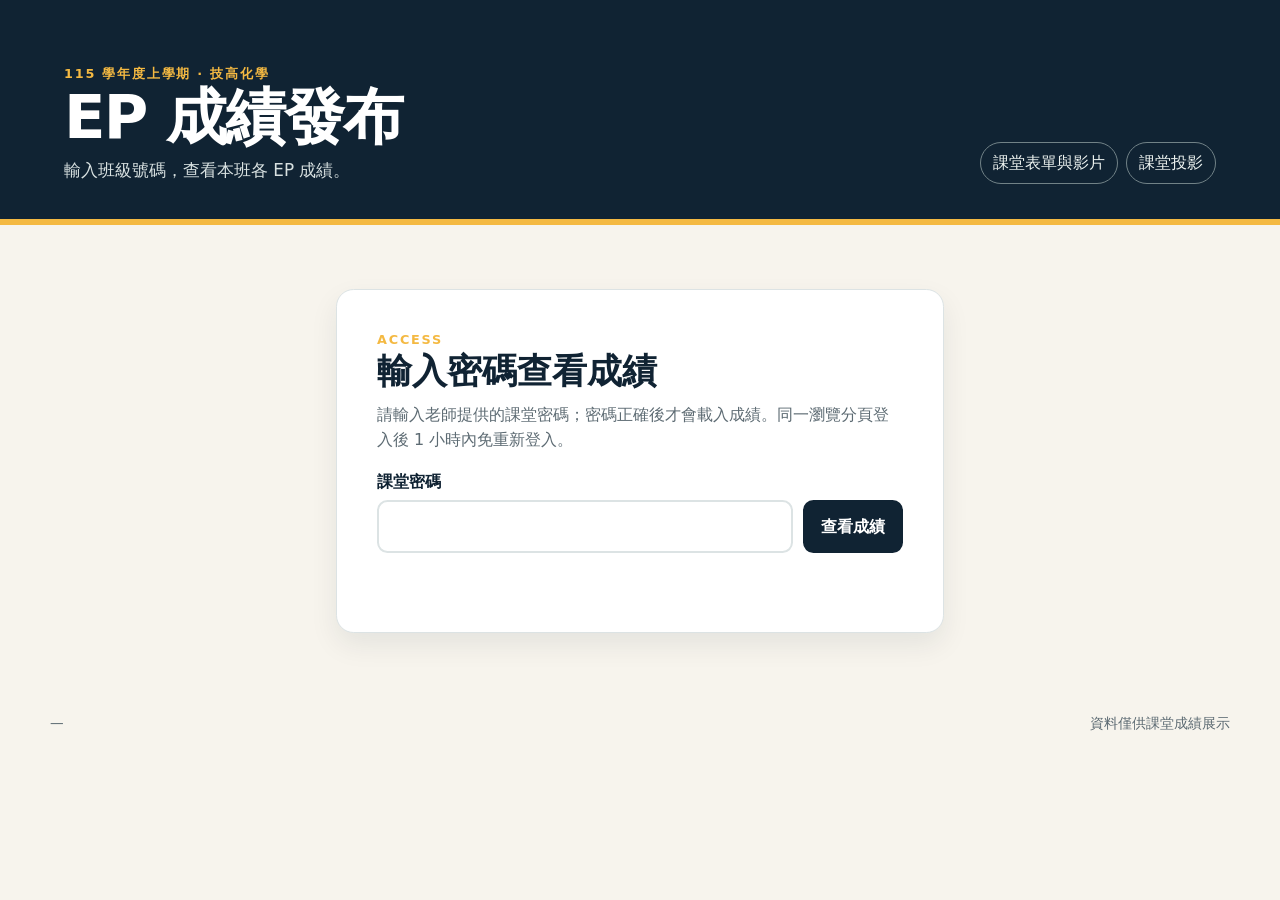
==== index.html @ 79ddb0d0 "更新608調課成績資料" ====
<!doctype html>
<html lang="zh-Hant">
  <head>
    <meta charset="utf-8">
    <meta name="viewport" content="width=device-width, initial-scale=1">
    <meta name="description" content="115學年度技高化學 EP 成績課堂展示頁">
    <meta name="robots" content="noindex,nofollow">
    <title>技高化學｜EP 成績</title>
    <link rel="icon" type="image/svg+xml" href="data:image/svg+xml,%3Csvg xmlns='http://www.w3.org/2000/svg' viewBox='0 0 64 64'%3E%3Crect width='64' height='64' rx='16' fill='%23f4b942'/%3E%3Cpath d='M19 13h26v8H36v30h-8V21H19z' fill='%23102333'/%3E%3C/svg%3E">
    <link rel="stylesheet" href="styles.css?v=20261025-608-adjustment-1">
    <script type="module" src="app.js?v=20261025-608-adjustment-1"></script>
  </head>
  <body>
    <div class="site-shell">
      <header class="masthead">
        <div class="eyebrow">115 學年度上學期 · 技高化學</div>
        <div class="heading-row">
          <div>
            <h1 id="page-title">EP 成績發布</h1>
            <p id="page-subtitle">輸入班級號碼，查看本班各 EP 成績。</p>
          </div>
          <div class="header-actions">
            <a class="projection-badge" href="forms/">課堂表單與影片</a>
            <span class="projection-badge">課堂投影</span>
          </div>
        </div>
      </header>

      <main>
        <section id="access-gate" class="access-gate" aria-labelledby="gate-title">
          <p class="section-kicker">ACCESS</p>
          <h2 id="gate-title">輸入密碼查看成績</h2>
          <p id="gate-help">請輸入老師提供的課堂密碼；密碼正確後才會載入成績。同一瀏覽分頁登入後 1 小時內免重新登入。</p>
          <form id="gate-form" method="post" autocomplete="off">
            <label for="password-input">課堂密碼</label>
            <div class="gate-form-row">
              <input id="password-input" name="password" type="password" inputmode="text" autocomplete="off" required>
              <button type="submit">查看成績</button>
            </div>
          </form>
          <p id="gate-status" class="gate-status" role="status" aria-live="polite"></p>
        </section>

        <div id="protected-content" hidden>
          <section id="class-picker" class="class-picker" aria-labelledby="class-picker-title">
            <div class="section-heading">
              <div>
                <p class="section-kicker">CLASS</p>
                <h2 id="class-picker-title">輸入班級號碼</h2>
              </div>
              <p id="data-status" class="data-status" role="status">資料讀取中…</p>
            </div>
            <p id="review-reminder" class="review-reminder" role="alert" hidden>
              <strong>⚠️ 待核對資料：<span id="review-reminder-count">0</span> 筆</strong>
              <span>尚未列入正式成績。</span>
              <a href="?view=review">前往回覆核對頁</a>
            </p>
            <form id="class-form" class="class-form" autocomplete="off">
              <label for="class-input">班級號碼</label>
              <div class="class-form-row">
                <input id="class-input" name="class" type="text" inputmode="numeric" autocomplete="off" placeholder="例如：607" pattern="[0-9]{3}" required>
                <button type="submit">查看本班成績</button>
              </div>
            </form>
            <p id="class-status" class="class-status" role="status" aria-live="polite"></p>
          </section>

          <section id="student-picker" class="student-picker" aria-labelledby="student-picker-title">
            <div class="section-heading">
              <div>
                <p class="section-kicker">STUDENT</p>
                <h2 id="student-picker-title">查詢個別學生</h2>
              </div>
              <p class="data-status">輸入班級與座號，查看 EP01–EP54</p>
            </div>
            <form id="student-form" class="student-form" autocomplete="off">
              <div class="student-field">
                <label for="student-class-input">班級號碼</label>
                <input id="student-class-input" name="student-class" type="text" inputmode="numeric" autocomplete="off" placeholder="例如：607" pattern="[0-9]{3}" required>
              </div>
              <div class="student-field">
                <label for="student-seat-input">座號</label>
                <input id="student-seat-input" name="student-seat" type="text" inputmode="numeric" autocomplete="off" placeholder="例如：02" pattern="[0-9]{1,2}" required>
              </div>
              <button type="submit">查詢學生</button>
            </form>
            <p id="student-status" class="student-status" role="status" aria-live="polite"></p>
          </section>

          <section id="student-panel" class="student-panel" aria-live="polite" hidden>
            <div class="section-heading">
              <div>
                <p class="section-kicker">STUDENT RECORD</p>
                <h2 id="student-title">—</h2>
              </div>
              <p id="student-summary" class="data-status">—</p>
            </div>
            <div class="student-table-frame">
              <table class="student-score-table">
                <caption>各 EP 正式選取分數與送出時間</caption>
                <thead>
                  <tr><th>EP</th><th>正式分數／送出時間</th></tr>
                </thead>
                <tbody id="student-body"></tbody>
              </table>
            </div>
          </section>

          <section id="class-panel" class="class-panel" aria-live="polite" hidden>
            <div class="class-panel__head">
              <div>
                <p class="section-kicker">CURRENT CLASS</p>
                <h2 id="class-title">—</h2>
              </div>
              <div id="class-summary" class="class-summary" role="list" aria-label="各 EP 回覆摘要"></div>
            </div>

            <div class="episode-view-toolbar">
              <span class="episode-view-label">成績顯示範圍</span>
              <div class="episode-view-controls" role="group" aria-label="成績顯示範圍">
                <button id="episode-view-recent" type="button" aria-pressed="true">最新 6 次</button>
                <button id="episode-view-all" type="button" aria-pressed="false">查看全部</button>
              </div>
            </div>

            <div class="table-frame">
              <table>
                <caption id="table-caption">本班 EP 成績</caption>
                <thead id="score-head"></thead>
                <tbody id="score-body"></tbody>
              </table>
            </div>
            <p class="table-note">「—」表示目前尚無回覆；每個 EP 顯示正式選取分數，並顯示該回覆的送出時間。</p>
          </section>

          <section id="issue-panel" class="issue-panel" hidden>
            <details>
              <summary id="issue-summary">待核對資料</summary>
              <p class="issue-intro">以下資料已隔離，尚未放入正式成績表。</p>
              <div class="issue-table-frame">
                <table>
                  <thead>
                    <tr><th>班級</th><th>座號</th><th>姓名</th><th>原因</th></tr>
                  </thead>
                  <tbody id="issue-body"></tbody>
                </table>
              </div>
            </details>
          </section>

          <section id="review-panel" class="review-panel" aria-labelledby="review-title" hidden>
            <div id="review-alert" class="review-alert" role="alert" aria-labelledby="review-alert-title" hidden>
              <div class="review-alert__heading">
                <span class="review-alert__icon" aria-hidden="true">⚠️</span>
                <h3 id="review-alert-title">待核對資料，未列入正式成績</h3>
              </div>
              <p id="review-alert-count" class="review-alert__count">—</p>
              <p class="review-alert__description">以下回覆需要教師核對；時間超出上課時段或日期與班上多數不同者會以紅色標示，且不列入正式成績。</p>
              <ul id="review-alert-list" class="review-alert__list"></ul>
            </div>
            <div class="section-heading">
              <div>
                <p class="section-kicker">REVIEW</p>
                <h2 id="review-title">回覆核對紀錄</h2>
              </div>
              <p id="review-summary" class="data-status">—</p>
            </div>
            <p class="review-intro">這裡顯示表單實際填入的班級、座號、姓名、分數與送出時間；可在課堂確認身分後保存判斷，最後複製或下載 JSON 傳回 Codex。紅色的時間／日期異常回覆固定不予採計，不能補登。</p>
            <div class="review-tools">
              <p id="review-decision-count" class="review-decision-count">已判斷 0 筆</p>
              <div class="review-export-actions">
                <button id="review-copy-json" class="review-action-button" type="button">複製待匯入 JSON</button>
                <button id="review-download-json" class="review-action-button review-action-button--secondary" type="button">下載待匯入 JSON</button>
              </div>
            </div>
            <p id="review-storage-status" class="review-storage-status" role="status" aria-live="polite"></p>
            <p id="review-feedback" class="review-feedback" role="status" aria-live="polite"></p>
            <div id="review-cards" class="review-cards" aria-live="polite"></div>
            <div class="review-table-frame" hidden>
              <table>
                <thead>
                  <tr><th>EP／表單</th><th>送出時間</th><th>學生填寫的班級</th><th>學生填寫的座號</th><th>學生填寫的姓名</th><th>分數</th><th>名單核對</th><th>原因</th></tr>
                </thead>
                <tbody id="review-body"></tbody>
              </table>
            </div>
          </section>
        </div>

        <dialog id="response-dialog" class="response-dialog" aria-labelledby="response-dialog-title">
          <div class="response-dialog__surface">
            <div class="response-dialog__heading">
              <div>
                <p class="section-kicker">ORIGINAL RESPONSE</p>
                <h2 id="response-dialog-title">原始填答</h2>
              </div>
              <button id="response-dialog-close" class="response-dialog__close" type="button" aria-label="關閉原始填答">×</button>
            </div>
            <p id="response-dialog-summary" class="response-dialog__summary">—</p>
            <div id="response-dialog-review" class="response-dialog__review" hidden></div>
            <div class="response-dialog__tools">
              <button id="response-dialog-answers" class="review-action-button" type="button">一鍵顯示答案</button>
              <span class="response-dialog__hint">預設只顯示題目、回答與正確性。</span>
            </div>
            <div id="response-dialog-attempts" class="response-dialog__attempts"></div>
          </div>
        </dialog>
      </main>

      <footer>
        <span id="updated-at">—</span>
        <span>資料僅供課堂成績展示</span>
      </footer>
    </div>
  </body>
</html>
---- styles.css ----
:root {
  color-scheme: light;
  --ink: #102333;
  --muted: #5d6b73;
  --paper: #f7f4ed;
  --panel: #ffffff;
  --line: #dce3e4;
  --accent: #f4b942;
  --accent-deep: #b97900;
  --success: #147d72;
  --success-soft: #e7f5f1;
  --warning: #a85d00;
  --warning-soft: #fff2d9;
  --missing: #68777b;
  font-family: "Noto Sans TC", "Microsoft JhengHei", system-ui, sans-serif;
}

* { box-sizing: border-box; }

body {
  margin: 0;
  min-width: 320px;
  background: var(--paper);
  color: var(--ink);
  font-size: 1rem;
  line-height: 1.6;
}

.site-shell { min-height: 100vh; }

.masthead {
  padding: clamp(2rem, 5vw, 4rem) clamp(1rem, 5vw, 5rem) 2.2rem;
  background: var(--ink);
  color: white;
  border-bottom: 6px solid var(--accent);
}

.eyebrow, .section-kicker {
  margin: 0;
  color: var(--accent);
  font-size: .8rem;
  font-weight: 800;
  letter-spacing: .14em;
  text-transform: uppercase;
}

.heading-row, .section-heading, .class-panel__head {
  display: flex;
  align-items: end;
  justify-content: space-between;
  gap: 1rem;
}

h1, h2, p { margin-top: 0; }
h1 { margin-bottom: .35rem; font-size: clamp(2rem, 5vw, 3.8rem); line-height: 1.1; letter-spacing: -.03em; }
h2 { margin-bottom: .2rem; font-size: clamp(1.45rem, 3vw, 2.2rem); line-height: 1.2; }

#page-subtitle { margin-bottom: 0; color: #d8e1e1; font-size: 1.05rem; }
.header-actions { display: flex; align-items: center; gap: .5rem; }
.projection-badge { padding: .45rem .75rem; border: 1px solid #718287; border-radius: 999px; color: #eef4f1; white-space: nowrap; }
.header-actions a { text-decoration: none; }

main { width: min(1180px, calc(100% - 2rem)); margin: 0 auto; padding: 2rem 0 3rem; }
.access-gate { max-width: 38rem; margin: 2rem auto; padding: clamp(1.5rem, 4vw, 2.5rem); background: var(--panel); border: 1px solid var(--line); border-radius: 1.1rem; box-shadow: 0 12px 28px rgba(16, 35, 51, .08); }
.access-gate h2 { margin-bottom: .55rem; }
.access-gate > p:not(.section-kicker) { color: var(--muted); }
.access-gate label { display: block; margin-bottom: .35rem; font-weight: 800; }
.gate-form-row { display: flex; gap: .65rem; }
.gate-form-row input { min-width: 0; flex: 1; padding: .75rem .85rem; border: 2px solid var(--line); border-radius: .65rem; color: var(--ink); font: inherit; }
.gate-form-row input:focus { border-color: var(--accent-deep); outline: 3px solid rgba(244, 185, 66, .28); }
.gate-form-row button { padding: .75rem 1rem; border: 2px solid var(--ink); border-radius: .65rem; background: var(--ink); color: white; font: inherit; font-weight: 800; cursor: pointer; }
.gate-form-row button:hover, .gate-form-row button:focus-visible { background: #1e3d50; outline: 3px solid rgba(244, 185, 66, .35); }
.gate-form-row button:disabled { cursor: wait; opacity: .65; }
.gate-status { min-height: 1.6em; margin: .8rem 0 0; color: var(--warning); font-weight: 700; }
.class-picker, .student-picker, .student-panel, .class-panel, .issue-panel, .form-links-panel, .review-panel { margin-bottom: 1.25rem; padding: clamp(1.2rem, 3vw, 2rem); background: var(--panel); border: 1px solid var(--line); border-radius: 1.1rem; box-shadow: 0 12px 28px rgba(16, 35, 51, .06); }
.section-heading { align-items: center; margin-bottom: 1.2rem; }
.data-status { margin: 0; color: var(--muted); font-size: .95rem; }
.review-reminder { display: flex; flex-wrap: wrap; align-items: center; gap: .55rem .8rem; margin: -0.35rem 0 1.1rem; padding: .85rem 1rem; border: 2px solid #b42318; border-radius: .75rem; background: #fff1f0; color: #5f1711; }
.review-reminder[hidden] { display: none; }
.review-reminder strong { color: #8e1c13; }
.review-reminder a { color: #7a170f; font-weight: 800; }

.class-form { max-width: 38rem; }
.class-form label { display: block; margin-bottom: .35rem; font-weight: 800; }
.class-form-row { display: flex; gap: .65rem; }
.class-form-row input { min-width: 0; flex: 1; padding: .75rem .85rem; border: 2px solid var(--line); border-radius: .65rem; color: var(--ink); font: inherit; }
.class-form-row input:focus { border-color: var(--accent-deep); outline: 3px solid rgba(244, 185, 66, .28); }
.class-form-row button { padding: .75rem 1rem; border: 2px solid var(--ink); border-radius: .65rem; background: var(--ink); color: white; font: inherit; font-weight: 800; cursor: pointer; }
.class-form-row button:hover, .class-form-row button:focus-visible { background: #1e3d50; outline: 3px solid rgba(244, 185, 66, .35); }
.class-status { min-height: 1.6em; margin: .8rem 0 0; color: var(--muted); font-weight: 700; }

.student-picker { border-color: #c9d9d3; background: #fbfdfc; }
.student-form { display: grid; grid-template-columns: minmax(9rem, 1fr) minmax(7rem, .7fr) auto; align-items: end; gap: .75rem; max-width: 42rem; }
.student-field label { display: block; margin-bottom: .35rem; font-weight: 800; }
.student-field input { width: 100%; padding: .75rem .85rem; border: 2px solid var(--line); border-radius: .65rem; color: var(--ink); font: inherit; }
.student-field input:focus { border-color: var(--accent-deep); outline: 3px solid rgba(244, 185, 66, .28); }
.student-form button { padding: .75rem 1rem; border: 2px solid var(--success); border-radius: .65rem; background: var(--success); color: white; font: inherit; font-weight: 800; cursor: pointer; }
.student-form button:hover, .student-form button:focus-visible { background: #0f665d; outline: 3px solid rgba(20, 125, 114, .22); }
.student-status { min-height: 1.6em; margin: .8rem 0 0; color: var(--muted); font-weight: 700; }
.student-panel { border-color: #b9dcd4; }
.student-table-frame { overflow-x: auto; border: 1px solid var(--line); border-radius: .75rem; }
.student-score-table { min-width: 28rem; }
.student-score-table th:first-child, .student-score-table td:first-child { width: 5rem; text-align: center; }
.student-score-table th:last-child, .student-score-table td:last-child { width: 17rem; }

.form-links-panel { border-color: #b9dcd4; background: #f8fcfb; }
.form-links { display: grid; grid-template-columns: repeat(auto-fit, minmax(15rem, 1fr)); gap: .9rem; }
.form-links-panel[hidden], .form-link-qr[hidden], .form-link-sizes[hidden] { display: none; }
.form-links-intro { color: var(--muted); }
.form-link-card { display: flex; min-height: 12rem; flex-direction: column; align-items: center; justify-content: space-between; gap: .75rem; padding: 1rem; border: 1px solid var(--line); border-radius: .85rem; background: white; text-align: center; }
.form-link-label { margin: 0; font-size: 1.25rem; }
.form-link-name { min-height: 3.2em; margin: 0; color: var(--muted); }
.form-link-qr { display: block; width: 8rem; height: 8rem; max-width: 100%; object-fit: contain; border: 1px solid var(--line); border-radius: .4rem; }
.form-link-actions { display: flex; flex-wrap: wrap; justify-content: center; gap: .5rem; width: 100%; }
.form-link-button { display: inline-block; padding: .6rem .8rem; border: 1px solid transparent; border-radius: .6rem; background: var(--success); color: white; font: inherit; font-weight: 800; text-decoration: none; cursor: pointer; }
.form-link-button:hover, .form-link-button:focus-visible { background: #0f665d; outline: 3px solid rgba(20, 125, 114, .22); }
.form-link-button--secondary { border-color: #aebdbc; background: white; color: var(--ink); }
.form-link-button--secondary:hover, .form-link-button--secondary:focus-visible { background: #f1f6f4; color: var(--ink); }
.form-link-sizes { display: flex; flex-wrap: wrap; justify-content: center; gap: .4rem; }
.form-link-sizes button { padding: .35rem .55rem; border: 1px solid #aebdbc; border-radius: .5rem; background: white; color: var(--ink); font: inherit; font-size: .85rem; cursor: pointer; }
.form-link-sizes button:hover, .form-link-sizes button:focus-visible { border-color: var(--success); outline: 3px solid rgba(20, 125, 114, .16); }
.form-link-disabled { margin: auto 0; color: var(--warning); font-weight: 800; }

.review-panel { border-color: #e2c585; background: #fffaf0; }
.review-intro { color: var(--muted); }
.review-table-frame { overflow-x: auto; border: 1px solid #e2c585; border-radius: .75rem; }
.review-table-frame table { min-width: 1180px; }
.review-table-frame th { background: var(--warning-soft); }
.review-alert { margin-bottom: 1.35rem; padding: 1.15rem 1.2rem 1.25rem; border: 3px solid #b42318; border-radius: .9rem; background: #fff1f0; color: #5f1711; box-shadow: 0 8px 18px rgba(180, 35, 24, .15); }
.review-alert__heading { display: flex; align-items: center; gap: .65rem; }
.review-alert__icon { flex: 0 0 auto; font-size: 1.6rem; line-height: 1; }
.review-alert h3 { margin: 0; color: #8e1c13; font-size: clamp(1.25rem, 3vw, 1.7rem); line-height: 1.25; }
.review-alert__count { display: inline-block; margin: .8rem 0 .45rem; padding: .3rem .7rem; border-radius: 999px; background: #b42318; color: white; font-weight: 800; }
.review-alert__description { margin-bottom: .85rem; font-weight: 800; }
.review-alert__list { display: grid; gap: .55rem; margin: 0; padding-left: 1.35rem; }
.review-alert__item { padding: .65rem .75rem; border: 1px solid #eeaaa4; border-radius: .55rem; background: white; }
.review-alert__item-title, .review-alert__item-detail { display: block; }
.review-alert__item-title { color: var(--ink); }
.review-alert__item-detail { color: #5d3a37; font-size: .95rem; overflow-wrap: anywhere; }
.review-reason--name-mismatch { color: #8e1c13; font-weight: 800; }
.review-alert__item--temporal-warning { border: 2px solid #b42318; background: #fff1f0; }
.review-alert__item--temporal-warning .review-alert__item-detail,
.review-reason--temporal-warning { color: #8e1c13; font-weight: 900; }
.review-card--temporal-warning { border-color: #b42318; box-shadow: 0 0 0 3px rgba(180, 35, 24, .12); }
.review-tools { display: flex; align-items: center; justify-content: space-between; gap: 1rem; margin: 1rem 0; padding: .85rem 1rem; border: 1px solid #e2c585; border-radius: .75rem; background: #fffdf7; }
.review-decision-count { margin: 0; color: var(--ink); font-weight: 800; }
.review-export-actions, .review-card__actions { display: flex; flex-wrap: wrap; align-items: center; gap: .5rem; }
.review-action-button { padding: .6rem .8rem; border: 1px solid var(--ink); border-radius: .6rem; background: var(--ink); color: white; font: inherit; font-weight: 800; cursor: pointer; }
.review-action-button:hover, .review-action-button:focus-visible { background: #1e3d50; outline: 3px solid rgba(244, 185, 66, .32); }
.review-action-button--secondary { border-color: #aebdbc; background: white; color: var(--ink); }
.review-action-button--secondary:hover, .review-action-button--secondary:focus-visible { background: #f1f6f4; color: var(--ink); }
.review-storage-status, .review-feedback { min-height: 1.6em; margin: .45rem 0; color: var(--muted); font-size: .9rem; }
.review-feedback--success { color: var(--success); font-weight: 800; }
.review-feedback--error { color: #8e1c13; font-weight: 800; }
.review-cards { display: grid; gap: .9rem; margin: 1rem 0 1.25rem; }
.review-card { padding: 1rem; border: 1px solid #e2c585; border-radius: .8rem; background: #fffdf7; }
.review-card--confirmed { border-color: #9bcfc3; background: #f7fcfa; }
.review-card--unresolved { border-color: #e3a0a0; background: #fff8f8; }
.review-card__title { margin-bottom: .25rem; color: var(--ink); font-size: 1.1rem; }
.review-card__original { margin-bottom: .8rem; color: var(--muted); font-size: .92rem; overflow-wrap: anywhere; }
.review-card__form { display: grid; gap: .75rem; }
.review-card__confirmed-fields { display: grid; grid-template-columns: repeat(3, minmax(8rem, 1fr)); gap: .65rem; }
.review-card__confirmed-fields[hidden] { display: none; }
.review-field { display: flex; min-width: 0; flex-direction: column; gap: .25rem; }
.review-field--full { width: 100%; }
.review-field__label { color: var(--ink); font-size: .88rem; font-weight: 800; }
.review-field input, .review-field select, .review-field textarea { width: 100%; padding: .55rem .65rem; border: 1px solid #b8c6c5; border-radius: .55rem; background: white; color: var(--ink); font: inherit; }
.review-field input:focus, .review-field select:focus, .review-field textarea:focus { border-color: var(--success); outline: 3px solid rgba(20, 125, 114, .16); }
.review-card__status { color: var(--muted); font-size: .88rem; }
.review-group { border: 1px solid #e2c585; border-radius: .8rem; background: #fffdf7; overflow: hidden; }
.review-group > summary { display: flex; align-items: center; justify-content: space-between; gap: .75rem; padding: .9rem 1rem; color: var(--ink); font-size: 1.05rem; cursor: pointer; }
.review-group > summary strong { color: #8e1c13; }
.review-group > summary span { color: var(--muted); font-size: .9rem; }
.review-group__cards { display: grid; gap: .75rem; padding: 0 .75rem .75rem; }
.score-cell__button { display: flex; width: 100%; min-width: 7rem; flex-direction: column; align-items: center; gap: .08rem; padding: .35rem .25rem; border: 2px solid transparent; border-radius: .6rem; background: transparent; color: inherit; font: inherit; cursor: pointer; }
.score-cell__button:hover, .score-cell__button:focus-visible { border-color: var(--success); background: #f3fbf8; outline: 3px solid rgba(20, 125, 114, .16); }
.score-cell__button--review { border-color: #b42318; background: #fff1f0; box-shadow: inset 0 0 0 2px #fff1f0; }
.score-cell__button--review:hover, .score-cell__button--review:focus-visible { border-color: #8e1c13; background: #ffe4e1; outline-color: rgba(180, 35, 24, .2); }
.score-cell__button--resolved { border-color: #9bcfc3; background: #f2fbf8; }
.score-review-label { color: #8e1c13; font-size: .72rem; font-weight: 900; line-height: 1.25; }
.score-cell__button--resolved .score-review-label { color: var(--success); }
.response-dialog { width: min(860px, calc(100% - 2rem)); max-height: min(88vh, 900px); padding: 0; border: 0; border-radius: 1rem; color: var(--ink); box-shadow: 0 24px 80px rgba(16, 35, 51, .3); }
.response-dialog::backdrop { background: rgba(16, 35, 51, .58); }
.response-dialog__surface { max-height: min(88vh, 900px); overflow: auto; padding: clamp(1.1rem, 3vw, 2rem); background: var(--panel); }
.response-dialog__heading { display: flex; align-items: flex-start; justify-content: space-between; gap: 1rem; }
.response-dialog__heading h2 { margin-bottom: .4rem; }
.response-dialog__close { width: 2.4rem; height: 2.4rem; border: 1px solid var(--line); border-radius: 50%; background: white; color: var(--ink); font-size: 1.6rem; line-height: 1; cursor: pointer; }
.response-dialog__close:hover, .response-dialog__close:focus-visible { border-color: var(--accent-deep); outline: 3px solid rgba(244, 185, 66, .28); }
.response-dialog__summary, .response-dialog__hint { color: var(--muted); }
.response-dialog__tools { display: flex; align-items: center; flex-wrap: wrap; gap: .7rem; margin: 1rem 0; padding: .75rem; border: 1px solid var(--line); border-radius: .7rem; background: #f8faf9; }
.response-dialog__attempts { display: grid; gap: 1rem; }
.response-attempt { padding: 1rem; border: 1px solid var(--line); border-radius: .8rem; background: #fbfdfc; }
.response-attempt__title { margin-bottom: .25rem; color: var(--ink); font-size: 1.05rem; }
.response-attempt__meta { margin-bottom: .7rem; color: var(--muted); font-size: .9rem; overflow-wrap: anywhere; }
.response-attempt__warning { padding: .55rem .7rem; border-radius: .5rem; background: #fff1f0; color: #8e1c13; font-weight: 800; }
.response-question-list { display: grid; gap: .65rem; margin: 0; padding-left: 1.5rem; }
.response-question { padding: .7rem .75rem; border: 1px solid var(--line); border-radius: .6rem; background: white; }
.response-question__prompt, .response-question__answer, .response-question__correctness, .response-question__key { display: block; overflow-wrap: anywhere; }
.response-question__prompt { color: var(--ink); }
.response-question__answer { margin-top: .25rem; color: var(--muted); }
.response-question__correctness { display: inline-block; margin-top: .35rem; padding: .12rem .45rem; border-radius: 999px; font-size: .82rem; font-weight: 900; }
.response-question__correctness--correct { background: var(--success-soft); color: var(--success); }
.response-question__correctness--wrong { background: #fff1f0; color: #8e1c13; }
.response-question__correctness--unknown { background: #eef1f1; color: var(--missing); }
.response-question__key { margin-top: .35rem; color: #8e1c13; font-weight: 800; }
.response-dialog__review { display: grid; gap: .25rem; margin: .75rem 0; padding: .7rem .8rem; border: 2px solid #b42318; border-radius: .65rem; background: #fff1f0; color: #8e1c13; }
.response-dialog__review[hidden] { display: none; }
.response-dialog__review-item { display: block; }

.class-tabs { display: grid; grid-template-columns: repeat(4, minmax(0, 1fr)); gap: .75rem; }
.class-tab {
  min-height: 5rem;
  padding: .8rem 1rem;
  border: 2px solid var(--line);
  border-radius: .8rem;
  background: #fbfcfb;
  color: var(--ink);
  font: inherit;
  font-size: 1.25rem;
  font-weight: 800;
  text-align: left;
  cursor: pointer;
  transition: border-color .16s ease, background .16s ease, transform .16s ease;
}
.class-tab:hover, .class-tab:focus-visible { border-color: var(--accent-deep); transform: translateY(-2px); outline: none; }
.class-tab[aria-selected="true"] { border-color: var(--ink); background: var(--accent); }
.class-tab__meta { display: block; margin-top: .15rem; color: var(--muted); font-size: .82rem; font-weight: 500; }
.class-tab[aria-selected="true"] .class-tab__meta { color: var(--ink); }

.class-panel__head { align-items: flex-start; margin-bottom: 1rem; }
.class-summary { display: grid; grid-template-columns: repeat(3, minmax(8rem, 1fr)); gap: .55rem; width: min(100%, 42rem); margin: 0; color: var(--muted); text-align: left; }
.class-summary__item { display: flex; min-height: 3.7rem; flex-direction: column; justify-content: center; padding: .45rem .65rem; border: 1px solid var(--line); border-radius: .65rem; background: #fbfcfb; font-size: .82rem; line-height: 1.35; }
.class-summary__item strong { color: var(--ink); font-size: .95rem; }
.episode-view-toolbar { display: flex; align-items: center; justify-content: space-between; gap: 1rem; margin-bottom: 1rem; padding: .75rem .9rem; border: 1px solid var(--line); border-radius: .75rem; background: #f8faf9; }
.episode-view-label { color: var(--muted); font-size: .9rem; font-weight: 800; }
.episode-view-controls { display: flex; flex-wrap: wrap; gap: .45rem; }
.episode-view-controls button { padding: .45rem .7rem; border: 1px solid #aebdbc; border-radius: .55rem; background: white; color: var(--ink); font: inherit; font-size: .9rem; font-weight: 800; cursor: pointer; }
.episode-view-controls button:hover, .episode-view-controls button:focus-visible { border-color: var(--success); outline: 3px solid rgba(20, 125, 114, .16); }
.episode-view-controls button[aria-pressed="true"] { border-color: var(--success); background: var(--success); color: white; }
.table-frame, .issue-table-frame { overflow-x: auto; border: 1px solid var(--line); border-radius: .75rem; }
table { width: 100%; min-width: 540px; border-collapse: collapse; background: white; }
caption { padding: .8rem 1rem; color: var(--muted); font-size: .9rem; text-align: left; }
th, td { padding: .85rem 1rem; border-top: 1px solid var(--line); text-align: left; }
th { background: #eef3f2; color: var(--ink); font-size: .95rem; font-weight: 800; }
td { font-size: 1.08rem; }
#score-head th { min-width: 9.5rem; vertical-align: top; }
#score-head th:first-child, #score-head th:nth-child(2) { min-width: 4.5rem; }
tbody tr:nth-child(even) { background: #fcfdfc; }
th:first-child, td:first-child { width: 7rem; text-align: center; }
.student-name { font-weight: 700; }
.score-pill { display: inline-flex; min-width: 5.5rem; justify-content: center; padding: .25rem .65rem; border-radius: 999px; font-weight: 800; }
.score-pill--published { background: var(--success-soft); color: var(--success); }
.score-pill--pending { background: var(--warning-soft); color: var(--warning); }
.score-pill--missing { background: #eef1f1; color: var(--missing); }
.score-time { display: block; margin-top: .25rem; color: var(--muted); font-size: .76rem; line-height: 1.35; white-space: nowrap; }
.table-note { margin: .8rem 0 0; color: var(--muted); font-size: .9rem; }

.issue-panel { border-color: #f0cf88; background: #fffaf0; }
.issue-panel summary { color: var(--warning); font-size: 1.05rem; font-weight: 800; cursor: pointer; }
.issue-intro { margin: .75rem 0; color: var(--muted); }
.issue-table-frame { border-color: #f0cf88; }
.issue-table-frame th { background: var(--warning-soft); }

footer { display: flex; justify-content: space-between; gap: 1rem; width: min(1180px, calc(100% - 2rem)); margin: 0 auto; padding: 0 0 2rem; color: var(--muted); font-size: .85rem; }

.empty-state { padding: 2rem 1rem; color: var(--muted); text-align: center; }
.error-state { padding: 1rem; border: 1px solid #e3a0a0; border-radius: .7rem; background: #fff1f1; color: #8a2222; }

@media (max-width: 720px) {
  .heading-row, .section-heading, .class-panel__head, footer { align-items: flex-start; flex-direction: column; }
  .review-alert__heading { align-items: flex-start; }
  .review-tools { align-items: flex-start; flex-direction: column; }
  .review-card__confirmed-fields { grid-template-columns: 1fr; }
  .review-group > summary { align-items: flex-start; flex-direction: column; }
  .response-dialog__tools { align-items: flex-start; flex-direction: column; }
  .class-tabs { grid-template-columns: repeat(2, minmax(0, 1fr)); }
  .class-summary { width: 100%; grid-template-columns: repeat(2, minmax(8rem, 1fr)); }
  .gate-form-row, .class-form-row { flex-direction: column; }
  .student-form { grid-template-columns: 1fr; }
  .student-form button { width: 100%; }
  .episode-view-toolbar { align-items: flex-start; flex-direction: column; }
  .form-links { grid-template-columns: 1fr; }
  footer { gap: .2rem; }
}

@media print {
  .masthead { padding: 1rem; color: black; background: white; border-bottom: 2px solid black; }
  .masthead #page-subtitle, .projection-badge, .access-gate, .class-picker, .student-picker, .student-panel, .form-links-panel, .issue-panel, .review-panel, footer { display: none; }
  main { width: 100%; padding: 0; }
  .class-panel { box-shadow: none; border: 0; }
}
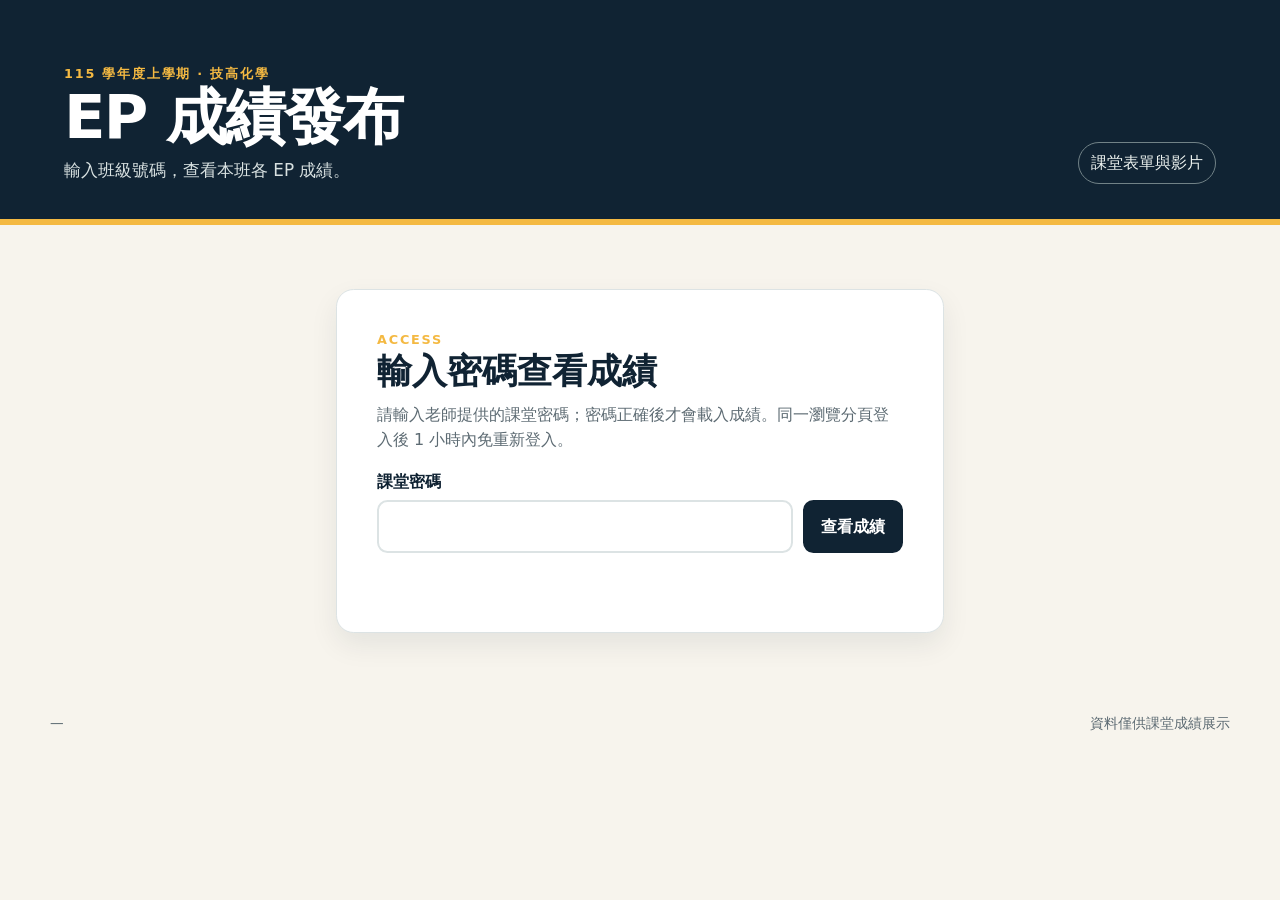
==== commit 48398d47: "修正教師判斷選單與課堂影片投影" ====
--- a/index.html
+++ b/index.html
@@ -7,8 +7,8 @@
     <meta name="robots" content="noindex,nofollow">
     <title>技高化學｜EP 成績</title>
     <link rel="icon" type="image/svg+xml" href="data:image/svg+xml,%3Csvg xmlns='http://www.w3.org/2000/svg' viewBox='0 0 64 64'%3E%3Crect width='64' height='64' rx='16' fill='%23f4b942'/%3E%3Cpath d='M19 13h26v8H36v30h-8V21H19z' fill='%23102333'/%3E%3C/svg%3E">
-    <link rel="stylesheet" href="styles.css?v=20261025-608-adjustment-1">
-    <script type="module" src="app.js?v=20261025-608-adjustment-1"></script>
+    <link rel="stylesheet" href="styles.css?v=20261128-classroom-1">
+    <script type="module" src="app.js?v=20261128-classroom-1"></script>
   </head>
   <body>
     <div class="site-shell">
@@ -21,7 +21,6 @@
           </div>
           <div class="header-actions">
             <a class="projection-badge" href="forms/">課堂表單與影片</a>
-            <span class="projection-badge">課堂投影</span>
           </div>
         </div>
       </header>
@@ -111,6 +110,7 @@
               <div>
                 <p class="section-kicker">CURRENT CLASS</p>
                 <h2 id="class-title">—</h2>
+                <a id="next-class-video" class="next-class-video" hidden></a>
               </div>
               <div id="class-summary" class="class-summary" role="list" aria-label="各 EP 回覆摘要"></div>
             </div>
--- a/styles.css
+++ b/styles.css
@@ -158,6 +158,8 @@
 .review-card--unresolved { border-color: #e3a0a0; background: #fff8f8; }
 .review-card__title { margin-bottom: .25rem; color: var(--ink); font-size: 1.1rem; }
 .review-card__original { margin-bottom: .8rem; color: var(--muted); font-size: .92rem; overflow-wrap: anywhere; }
+.review-card__reason { margin-bottom: .45rem; padding: .55rem .7rem; border-radius: .55rem; background: #fff1f0; color: #8e1c13; font-weight: 800; overflow-wrap: anywhere; }
+.review-card__match { margin-bottom: .8rem; color: var(--muted); font-size: .92rem; overflow-wrap: anywhere; }
 .review-card__form { display: grid; gap: .75rem; }
 .review-card__confirmed-fields { display: grid; grid-template-columns: repeat(3, minmax(8rem, 1fr)); gap: .65rem; }
 .review-card__confirmed-fields[hidden] { display: none; }
@@ -176,9 +178,10 @@
 .score-cell__button:hover, .score-cell__button:focus-visible { border-color: var(--success); background: #f3fbf8; outline: 3px solid rgba(20, 125, 114, .16); }
 .score-cell__button--review { border-color: #b42318; background: #fff1f0; box-shadow: inset 0 0 0 2px #fff1f0; }
 .score-cell__button--review:hover, .score-cell__button--review:focus-visible { border-color: #8e1c13; background: #ffe4e1; outline-color: rgba(180, 35, 24, .2); }
-.score-cell__button--resolved { border-color: #9bcfc3; background: #f2fbf8; }
+.score-cell__button--resolved { border-color: #d49b00; background: #fff7cc; box-shadow: inset 0 0 0 2px #fff7cc; }
+.score-cell__button--resolved:hover, .score-cell__button--resolved:focus-visible { border-color: #a66b00; background: #ffef9d; outline-color: rgba(212, 155, 0, .24); }
 .score-review-label { color: #8e1c13; font-size: .72rem; font-weight: 900; line-height: 1.25; }
-.score-cell__button--resolved .score-review-label { color: var(--success); }
+.score-cell__button--resolved .score-review-label { color: #8a5a00; }
 .response-dialog { width: min(860px, calc(100% - 2rem)); max-height: min(88vh, 900px); padding: 0; border: 0; border-radius: 1rem; color: var(--ink); box-shadow: 0 24px 80px rgba(16, 35, 51, .3); }
 .response-dialog::backdrop { background: rgba(16, 35, 51, .58); }
 .response-dialog__surface { max-height: min(88vh, 900px); overflow: auto; padding: clamp(1.1rem, 3vw, 2rem); background: var(--panel); }
@@ -204,6 +207,7 @@
 .response-question__correctness--unknown { background: #eef1f1; color: var(--missing); }
 .response-question__key { margin-top: .35rem; color: #8e1c13; font-weight: 800; }
 .response-dialog__review { display: grid; gap: .25rem; margin: .75rem 0; padding: .7rem .8rem; border: 2px solid #b42318; border-radius: .65rem; background: #fff1f0; color: #8e1c13; }
+.response-dialog__review--resolved { border-color: #d49b00; background: #fff7cc; color: #6f4b00; }
 .response-dialog__review[hidden] { display: none; }
 .response-dialog__review-item { display: block; }
 
@@ -228,6 +232,8 @@
 .class-tab[aria-selected="true"] .class-tab__meta { color: var(--ink); }
 
 .class-panel__head { align-items: flex-start; margin-bottom: 1rem; }
+.next-class-video:not([hidden]) { display: inline-flex; align-items: center; min-height: 2.75rem; margin-top: .45rem; padding: .4rem .75rem; border-radius: .55rem; background: #146961; color: white; font-weight: 800; }
+.next-class-video:focus-visible { outline: 3px solid #102333; outline-offset: 3px; }
 .class-summary { display: grid; grid-template-columns: repeat(3, minmax(8rem, 1fr)); gap: .55rem; width: min(100%, 42rem); margin: 0; color: var(--muted); text-align: left; }
 .class-summary__item { display: flex; min-height: 3.7rem; flex-direction: column; justify-content: center; padding: .45rem .65rem; border: 1px solid var(--line); border-radius: .65rem; background: #fbfcfb; font-size: .82rem; line-height: 1.35; }
 .class-summary__item strong { color: var(--ink); font-size: .95rem; }
